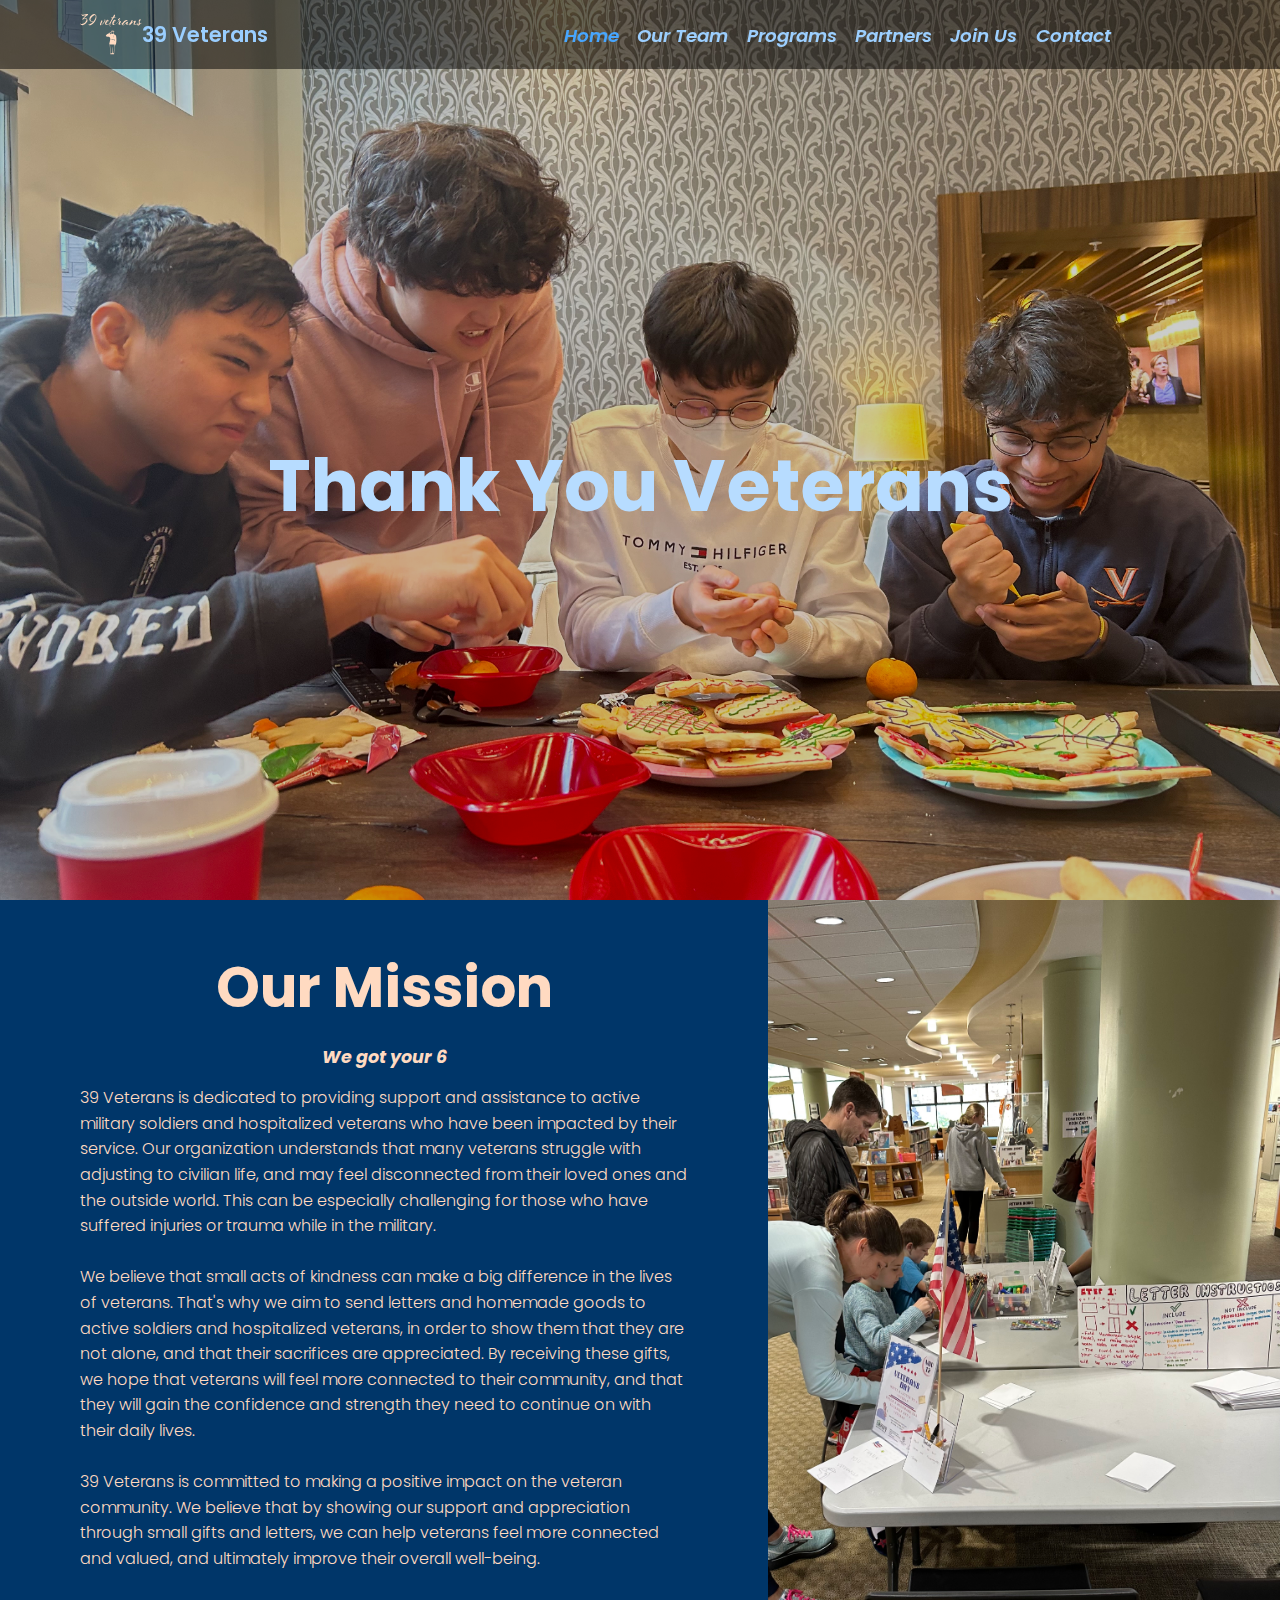
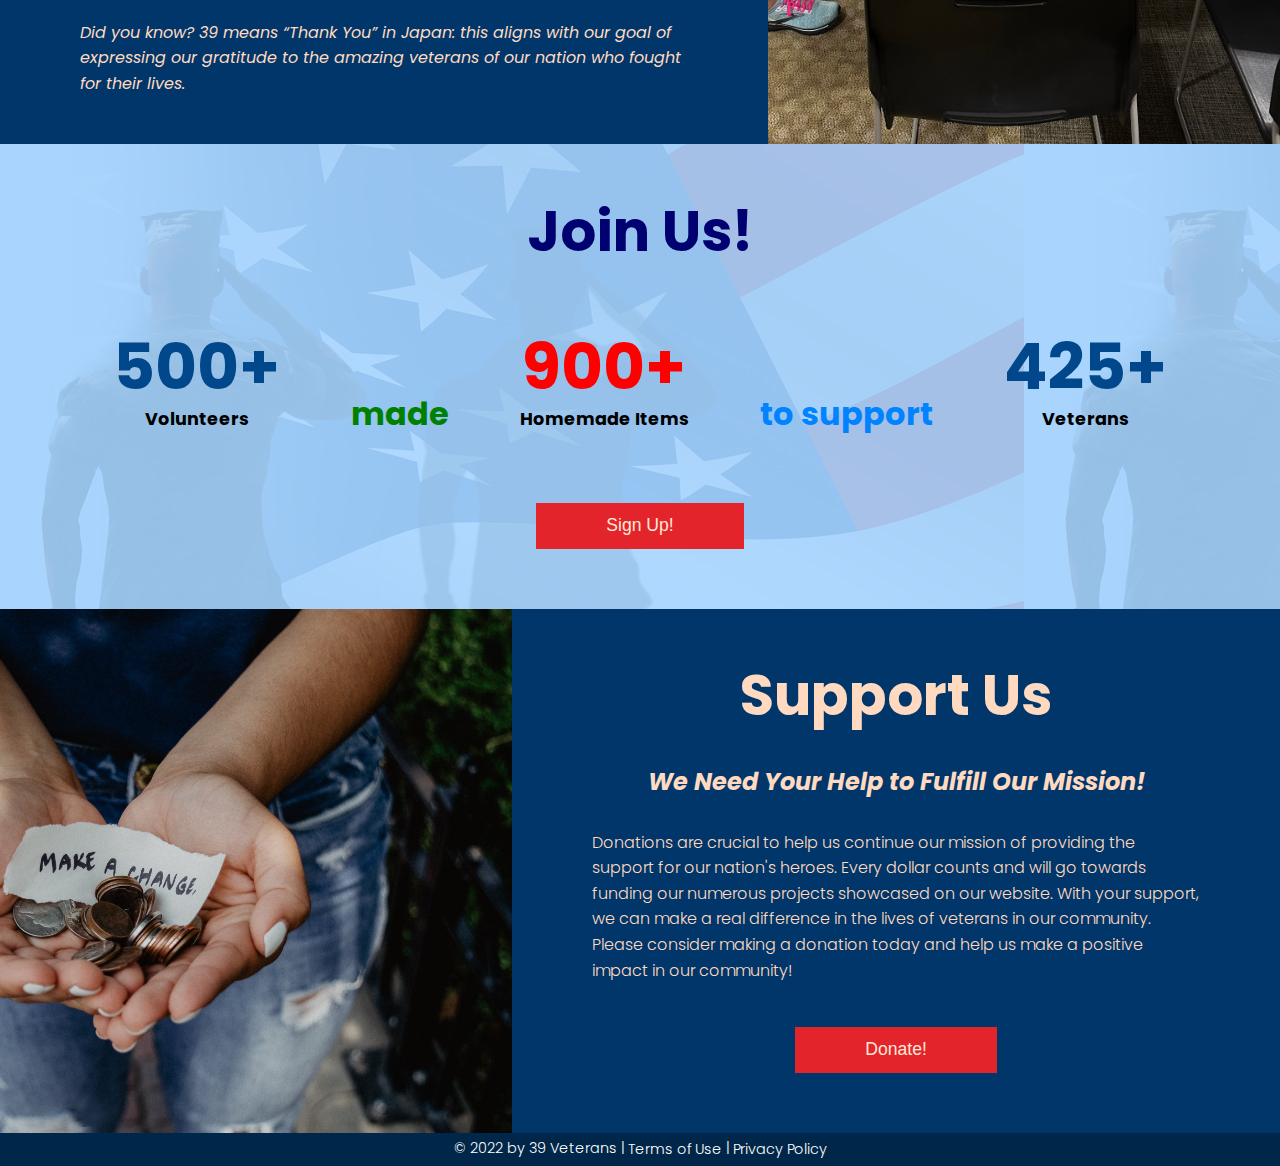
==== index.html @ 4cde63d8 "Fixed Hero Image Bug" ====
<!DOCTYPE html>
<html lang="en">
  <head>
    <meta charset="UTF-8" />
    <meta http-equiv="X-UA-Compatible" content="IE=edge" />
    <meta name="viewport" content="width=device-width, initial-scale=1.0" />
    <title>Home | 39 Veterans</title>
    <link rel="shortcut icon" type="image/x-icon" href="images/favicon.ico" />
    <link rel="preconnect" href="https://fonts.googleapis.com" />
    <link rel="preconnect" href="https://fonts.gstatic.com" crossorigin />
    <link
      href="https://fonts.googleapis.com/css2?family=Poppins:wght@300;500;600&display=swap"
      rel="stylesheet"
    />
    <link rel="stylesheet" href="css/main.css" />
  </head>
  <body>
    <div class="hero-img"></div>
    <div class="wrapper">
      <header>
        <a href="index.html" class="logo">
          <svg
            preserveAspectRatio="xMidYMid meet"
            data-bbox="2.073 48.378 299.427 193.722"
            viewBox="2.073 48.378 299.427 193.722"
            xmlns="http://www.w3.org/2000/svg"
            data-type="shape"
            role="presentation"
            aria-hidden="true"
            aria-labelledby="svgcid--wopstad3oejx"
          >
            <title id="svgcid--wopstad3oejx"></title>
            <g>
              <path
                d="M29.5 50c-6.9 2.1-16.6 2.5-18.3.8-1.8-1.8-2.7-.1-1.4 2.7 2 4.3 5 4.9 11.8 2.5 3.2-1.2 6.8-2.4 7.9-2.8 1.1-.3-2.6 4.3-8.2 10.3-5.6 6-9.9 11.3-9.4 11.8.4.4 3.2-.4 6.2-1.7 14.6-6.6 19.6-2.6 12.3 10-6.3 11-19.1 16.6-25.8 11.3-2.9-2.3-3.4-1.5-1 1.9 5.7 8.2 17.5 6.2 27.7-4.7 7.2-7.7 8.3-12.1 4.7-19.2-2.8-5.5-5.7-6.7-11.3-4.5-2.3.9-4.6 1.6-5 1.6-1.3 0 11.3-10.8 16.6-14.2 3.5-2.4 4.7-3.7 4.5-5.2-.4-2.8-3.6-2.9-11.3-.6z"
              ></path>
              <path
                d="M60.4 52.4c-7.5 5.1-12.6 12.5-13.2 19.1-.4 5.1-.3 5.4 4.1 10 4.3 4.4 4.9 4.7 8.2 4.2 3.8-.6 6.5-2.2 6.5-3.9 0-.5-1-.2-2.2.6-1.2.9-3.3 1.6-4.6 1.6-3.2 0-7.2-4.3-7.2-7.8 0-7.6 10.1-19.9 18.3-22.4 3.7-1.1 4.1-1 5.9 1.2 4.9 6-2.6 23.9-14.5 34.6-6.2 5.6-11.6 8.4-16.2 8.6-4 .1-4.4 1.1-1.3 3.2 3.2 2.3 5.7 2 12.6-1.5 7.7-3.8 15-11.8 20-21.8 3.3-6.6 3.7-8.4 3.7-14.9 0-7.2-.1-7.4-3.7-10.8-5.1-4.6-9.5-4.6-16.4 0z"
              ></path>
              <path
                d="M163 57.4c-3.4 7-3.6 7.1-8.3 8-5.3.9-6 3.3-.8 2.8 1.7-.1 3.1-.1 3.1 0 0 .2-2.7 5.5-5.9 11.8-4.8 9.6-6.6 12.1-10.7 15.2-5.5 4.2-9.7 4.9-11.4 1.9-1.9-3.6-1.1-5.7 3.5-9.1 5.9-4.4 7.9-7.4 6.6-9.9-1.6-2.9-4.1-3.3-7.2-1.3-5.9 3.7-10.9 13.5-9.3 18.5 2.3 7.8 11.3 7.5 20.1-.6l2.2-2-.6 5.1c-.9 7.6 2.1 13.3 6.9 13.2.7-.1.1-.7-1.4-1.6-3.7-2-4.3-5.1-2.3-12.1 2.1-7.2 4.3-11.5 11.4-22.5l5.6-8.8 7-.1 7-.2-6.2-.9-6.1-1 2.4-3.5c2.2-3.2 2.2-3.7.9-6.3-.8-1.6-1.8-3.1-2.2-3.3-.5-.3-2.4 2.7-4.3 6.7zm-25 22.1c0 .3-.7 1.6-1.5 2.8-1.7 2.7-7.5 7.2-7.5 5.9 0-1.8 6.1-9.2 7.5-9.2.8 0 1.5.2 1.5.5z"
              ></path>
              <path
                d="M188.2 70.6c-1.2.8-2.7 2.5-3.3 3.6-1 1.9-.8 2.5 1.7 4.4l2.8 2.3-5 5.7c-10.9 12.5-21.4 16.2-21.4 7.6 0-1.7 1.7-4.1 5.7-7.6 4.8-4.5 5.5-5.5 5-7.8-.9-3.3-3.1-4.2-6.5-2.4-3.5 1.8-5.5 4.1-8.1 9.3-2.4 4.7-2.7 8.4-1 11.6 1.6 3 2.8 3.7 6.8 3.7 4.7 0 11.7-4.7 19.6-13.3 6.7-7.2 8.9-8 6.6-2.4-4.7 11.4-4.7 11.4-2.7 13.6 2.7 2.9 6.6 2.6 11.4-.9 4.7-3.4 5.4-3.6 4.6-1.5-.9 2.3 2.3 6.5 4.9 6.5 1.2 0 4.8-2.3 8.2-5.4l6-5.3.1 3c.2 6.1 6.5 7.2 13 2.2 3.4-2.6 5.7-3.4 3.6-1.3-1.5 1.5-1.6 5.5 0 6.4.7.4 1.6 0 2.2-1.1 3.3-5.8 15.9-16.5 19.4-16.5.6 0 .2 2-1 4.9-2.5 5.7-1.9 9.7 1.7 11.3 1.9.9 3.2.6 7.1-1.6 3.7-2 4.9-2.4 5.6-1.4.4.7.8 1.6.8 2 0 .4 1.4 1.5 3 2.3 2.8 1.4 3.3 1.4 6.5-.1 1.9-.9 4-2.9 4.7-4.4.7-1.8 2.2-3 3.8-3.4 1.5-.2 3.7-1.4 5.1-2.6l2.4-2.1-4 2.1c-5.4 2.7-6.2 2.6-8-1.6-2.2-5.2-1.9-7.2 1.5-10.3 3.5-3.1 3.2-6.1-.5-6.1-3.5 0-6.8 4.7-6.2 8.7.5 2.8 0 3.7-4.1 7.3-5.8 5.1-6.3 5.5-10.4 8-7.4 4.5-8.9 1.3-3.3-7 7.4-11.1 2-13-11.1-3.9-2.6 1.7-4.5 2.8-4.3 2.3.3-.5 1.3-2.6 2.4-4.7 1.9-3.7 1.9-3.8-.3-5.9-1.2-1.2-2.3-2-2.4-1.7-.2.2-1.8 3.3-3.6 6.9-3.4 7-10 13.2-15.5 14.5-2.3.6-2.7.4-2.7-1.5 0-1.2.9-3.3 2-4.7 1.5-1.9 1.7-3 .9-4.4-.5-1-1.7-1.9-2.6-1.9-.8 0-5.3 3.6-10 8-4.6 4.4-8.9 8-9.4 8-1.9 0-.8-4.8 2.1-9.2 3.4-5.1 8.2-9.1 13.5-11.4 4.6-1.9 5.4-1.8 6.5.8l.9 2.3v-2.2c.1-2.9-3.5-5.3-8-5.3s-9.7 3.6-17 12c-4.5 5.2-12 11-14.1 11-.3 0-.9-.8-1.2-1.7-.4-1.1.6-3.6 3-7 4.1-6 4-7.8-1-9.8l-3.5-1.5 2.2-4c2.2-4 2.2-4.1.3-5.5-2.5-1.9-2.7-1.9-5.4.1zM192 76c-1.4 3.4-3 4-3 1.1 0-2 2.9-5.6 3.8-4.7.2.3-.1 1.9-.8 3.6zm-20 4.3c0 .7-1.8 3.1-4 5.2s-4 3.6-4 3.1c0-2.3 5.5-9.6 7.2-9.6.4 0 .8.6.8 1.3zm114 10.8c0 3.8-.2 4.1-2.2 3.5-1.3-.3-3.2-.6-4.2-.6-1.7 0-1.5-.5 1.4-3.5 1.9-1.9 3.8-3.5 4.2-3.5.4 0 .8 1.9.8 4.1zm-2.7 4.8c1.7.6 1.7.8.4 2-2.2 1.8-7.1 1-7.5-1.2-.3-1.3.3-1.7 2.5-1.6 1.5 0 3.6.4 4.6.8z"
              ></path>
              <path
                d="M120.4 77.4c-.1 5.7-3.8 11.9-11 18.5-8.3 7.6-8.8 6.3-2.6-6.8 2.2-4.5 2.8-6.9 2.3-8.5-1.7-4.5-3.6-2.8-7.4 6.4-4 9.8-4.4 11.9-2.5 13.8 2 2 4.8 1.4 9.8-2.3 6.3-4.6 10.8-9.9 13.2-15.3 1.7-3.7 1.8-4.8.8-7.3-1.7-4.1-2.5-3.6-2.6 1.5z"
              ></path>
              <path
                d="M154.3 129c-2.4 1-3.1 3.4-1.3 4.5 1.4.9 1.2 10.1-.2 11.3-.7.5-2.7.8-4.4.5l-3.1-.5 3.3-3.6c3.3-3.6 4.3-6.2 2.4-6.2-1.4 0-19.1 10.8-21.7 13.2-5.9 5.5-3.7 8.8 5.7 8.8 7.9 0 10.3 1.5 11.8 7.2 1.1 3.8.3 9-3.1 22.1-1.2 4.7-1.3 5.9-.3 6.3.9.4 1.6 3.9 2 11.2.4 5.9 1.3 15.6 2.1 21.7.7 6 1.1 12.3.8 13.8l-.5 2.8 8.8-.3c7-.2 8.9-.6 9.1-1.8.1-.8.7-10.2 1.4-20.8.9-14.4 1.5-19.2 2.5-19.2 4.6 0 8.1-15.9 7.1-33-.8-13.5-1.9-16.7-6.8-18.9-5.7-2.6-6.8-4.4-5.7-9.9.4-2.5 1.4-4.9 2.1-5.4 3.7-2.2-7.4-5.8-12-3.8zm10.3 2.1c.3.5-2.3.9-5.7.9-3.8 0-5.9-.4-5.3-.9 1.9-1.9 9.8-1.9 11 0zm-1.6 6.8c0 3-2.2 6.1-4.4 6.1-2.1 0-3.6-2.3-3.6-5.7 0-3.2.1-3.3 4-3.3 3.8 0 4 .2 4 2.9zm-14.2 1.3c-2.5 3.3-4.6 4.2-5 2.3-.3-.8 5.7-5.5 7-5.5.2 0-.7 1.5-2 3.2zm16.2 15.4c0 1.7-2.2 1.4-2.8-.4-.2-.7.3-1.2 1.2-1.2.9 0 1.6.7 1.6 1.6zm0 4.4c0 .5-.4 1-1 1-.5 0-1-.5-1-1 0-.6.5-1 1-1 .6 0 1 .4 1 1zm1.5 12.1c.5.5-.7.9-3 .9-6.4 0-14.5-1.2-14.5-2.1 0-1.1 16.2.1 17.5 1.2zm3.5 3.5c0 2.8-.4 4.3-1 3.9-.5-.3-1-2.6-1-5.1 0-2.8.4-4.3 1-3.9.6.3 1 2.6 1 5.1zm-3.1 21c.5.4-1.8 34.8-2.5 38.6-.4 2.1-1.1 2.8-2.8 2.8-2 0-2.4-.6-3-5.3-.3-2.8-.6-10.6-.7-17.2-.1-9.7-.3-11-.9-7-.5 2.7-.9 10.5-.9 17.2L156 237h-3c-1.6 0-3-.4-3-.9s-.6-6.7-1.4-13.8c-.8-7-1.7-16.2-2.1-20.5l-.6-7.6 10.3.5c5.7.3 10.5.7 10.7.9zm5.1.3c-.1 1.5-1.9 3.3-2.8 2.7-1.5-.9-.3-4.6 1.4-3.9.8.3 1.4.8 1.4 1.2z"
              ></path>
            </g>
          </svg>
          39 Veterans
        </a>
        <nav>
          <svg
            class="close"
            xmlns="http://www.w3.org/2000/svg"
            fill="none"
            viewBox="0 0 24 24"
          >
            <path
              fill="white"
              d="m12 13.4l-4.9 4.9q-.275.275-.7.275q-.425 0-.7-.275q-.275-.275-.275-.7q0-.425.275-.7l4.9-4.9l-4.9-4.9q-.275-.275-.275-.7q0-.425.275-.7q.275-.275.7-.275q.425 0 .7.275l4.9 4.9l4.9-4.9q.275-.275.7-.275q.425 0 .7.275q.275.275.275.7q0 .425-.275.7L13.4 12l4.9 4.9q.275.275.275.7q0 .425-.275.7q-.275.275-.7.275q-.425 0-.7-.275Z"
            />
          </svg>

          <ul>
            <li><a class="home" href="index.html">Home</a></li>
            <li><a href="our_team.html">Our Team</a></li>
            <li><a href="programs.html">Programs</a></li>
            <li><a href="partners.html">Partners</a></li>
            <li><a href="join_us.html">Join Us</a></li>
            <li><a href="#">Contact</a></li>
          </ul>
        </nav>

        <svg
          class="menu"
          xmlns="http://www.w3.org/2000/svg"
          fill="none"
          viewBox="0 0 24 24"
        >
          <path
            fill="white"
            d="M4 18q-.425 0-.712-.288Q3 17.425 3 17t.288-.712Q3.575 16 4 16h16q.425 0 .712.288q.288.287.288.712t-.288.712Q20.425 18 20 18Zm0-5q-.425 0-.712-.288Q3 12.425 3 12t.288-.713Q3.575 11 4 11h16q.425 0 .712.287q.288.288.288.713t-.288.712Q20.425 13 20 13Zm0-5q-.425 0-.712-.287Q3 7.425 3 7t.288-.713Q3.575 6 4 6h16q.425 0 .712.287Q21 6.575 21 7t-.288.713Q20.425 8 20 8Z"
          />
        </svg>
      </header>

      <section class="hero">
        <h1>Thank You Veterans</h1>
      </section>

      <section class="more-info">
        <div class="our-mission">
          <div class="content">
            <h2>Our Mission</h2>
            <h3>We got your 6</h3>
            <p>
              39 Veterans is dedicated to providing support and assistance to
              active military soldiers and hospitalized veterans who have been
              impacted by their service. Our organization understands that many
              veterans struggle with adjusting to civilian life, and may feel
              disconnected from their loved ones and the outside world. This can
              be especially challenging for those who have suffered injuries or
              trauma while in the military.<br /><br />

              We believe that small acts of kindness can make a big difference
              in the lives of veterans. That's why we aim to send letters and
              homemade goods to active soldiers and hospitalized veterans, in
              order to show them that they are not alone, and that their
              sacrifices are appreciated. By receiving these gifts, we hope that
              veterans will feel more connected to their community, and that
              they will gain the confidence and strength they need to continue
              on with their daily lives.<br /><br />

              39 Veterans is committed to making a positive impact on the
              veteran community. We believe that by showing our support and
              appreciation through small gifts and letters, we can help veterans
              feel more connected and valued, and ultimately improve their
              overall well-being.
            </p>
            <p class="fun-fact">
              Did you know? 39 means “Thank You” in Japan: this aligns with our
              goal of expressing our gratitude to the amazing veterans of our
              nation who fought for their lives.
            </p>
          </div>
          <img
            src="images/dolley_madison.jpg"
            alt="Dear Veterans at Dolley Madison Library"
          />
        </div>
        <div class="join-us">
          <div class="inner"></div>
          <div class="not-grid"><h2>Join Us!</h2></div>
          <p class="num-vol">500+ <br /><span>Volunteers</span></p>
          <p class="made">made</p>
          <p class="num-item">900+ <br /><span>Homemade Items</span></p>
          <p class="support">to support</p>
          <p class="num-vet">425+ <br /><span>Veterans</span></p>
          <div class="not-grid">
            <a href="#"><button>Sign Up!</button></a>
          </div>
        </div>
        <div class="support-us">
          <div class="content">
            <h2>Support Us</h2>
            <h3>We Need Your Help to Fulfill Our Mission!</h3>
            <p>
              Donations are crucial to help us continue our mission of providing
              the support for our nation's heroes. Every dollar counts and will
              go towards funding our numerous projects showcased on our website.
              With your support, we can make a real difference in the lives of
              veterans in our community. Please consider making a donation today
              and help us make a positive impact in our community!
            </p>
            <a
              href="https://www.gofundme.com/f/fundraiser-for-39-veterans?utm_campaign=p_cf+share-flow-1&utm_medium=copy_link&utm_source=customer"
              target="_blank"
              ><button>Donate!</button></a
            >
          </div>
          <img src="images/support_us.jpg" alt="Support Us" />
        </div>
      </section>

      <footer>
        <p>
          © 2022 by 39 Veterans | <a href="terms_of_use.html">Terms of Use</a> |
          <a href="privacy.html">Privacy Policy</a>
        </p>
      </footer>
    </div>
    <script src="javascript/index.js"></script>
  </body>
</html>
---- css/main.css ----
body {
  margin: 0em;
  font-family: "Poppins", sans-serif;
  background-color: hsl(0deg, 0%, 0%);
  width: 100%;
}

a {
  text-decoration: none;
  font-size: 1.3rem;
}

header {
  position: fixed;
  display: flex;
  justify-content: space-between;
  top: 0;
  left: 0;
  right: 0;
  background-color: rgba(0, 0, 0, 0.5);
  padding: 0.9em;
  z-index: 999;
  align-items: center;
}
header svg {
  width: 2.3em;
  padding: 0;
  cursor: pointer;
}

section.hero {
  display: flex;
  align-items: center;
  color: rgb(183, 220, 255);
  height: 80vh;
}

h1, h2, h3, p {
  margin: 0em;
}

h1 {
  width: 100%;
  text-align: center;
  font-size: 3.5rem;
  line-height: 4.2rem;
  animation: fadeInMoveUp 1s ease-in-out forwards;
}

@keyframes fadeInMoveUp {
  from {
    opacity: 0;
    transform: translateY(50px);
  }
  to {
    opacity: 1;
    transform: translateY(0);
  }
}
h2 {
  color: #ffdac1;
  font-size: 2.5rem;
  padding-top: 0.8em;
  padding-bottom: 0.2em;
  text-align: center;
}

h3 {
  color: #ffdac1;
  font-size: 1.1rem;
  padding-bottom: 0.7em;
  text-align: center;
  line-height: 2rem;
  font-style: italic;
}

p {
  padding-left: 1em;
  padding-right: 1em;
  padding-bottom: 1.5em;
  color: #ffdac1;
  font-size: 1rem;
  font-weight: 300;
  line-height: 1.6rem;
  text-align: left;
}

.hero-img {
  position: absolute;
  top: 0;
  left: 0;
  background: url(../images/homepage.jpg);
  background-size: cover;
  background-position: center;
  opacity: 0.8;
  width: 100%;
  height: 80vh;
  z-index: -1;
}

.logo {
  display: flex;
  align-items: center;
  height: 100%;
  color: rgb(154, 206, 255);
  font-weight: 600;
}
.logo svg {
  padding: 0;
  margin: auto;
  width: 3em;
  fill: #ffdac1;
}

nav {
  position: fixed;
  right: 0;
  top: 0;
  background: rgb(0, 132, 255);
  height: 100vh;
  width: 70%;
  z-index: 999;
  transform: translateX(100%);
}
nav ul {
  list-style-type: none;
  padding: 0;
  margin-top: 8em;
}
nav ul a {
  color: white;
  padding: 0.8em 2.5em;
  font-weight: 300;
  display: block;
}
nav ul a:hover {
  background: rgb(1, 114, 220);
}
nav .close {
  float: right;
  margin: 1.5em;
  width: 2.5em;
}

.open-nav {
  transform: translateX(0);
}

.transition {
  transition: transform 0.5s ease-in-out;
}

section.more-info {
  background-color: rgb(166, 212, 255);
  z-index: -1;
}

img {
  width: 100%;
  display: block;
  margin: 0;
  -o-object-fit: cover;
     object-fit: cover;
  height: 20em;
  -o-object-position: center right;
     object-position: center right;
}

.content {
  background-color: rgb(0, 54, 105);
  text-align: center;
}
.content .fun-fact {
  font-style: italic;
  font-size: 1rem;
  font-weight: 400;
  padding-bottom: 3em;
}

.support-us .content {
  padding-bottom: 1em;
}
.support-us .content p {
  padding-bottom: 0;
}

.join-us {
  position: relative;
  text-align: center;
  padding-bottom: 1em;
}
.join-us .inner {
  position: absolute;
  z-index: 1;
  top: 0;
  right: 0;
  bottom: 0;
  left: 0;
  background-image: url(../images/join_us.jpg);
  opacity: 0.1;
}
.join-us h2 {
  position: relative;
  color: #000070;
  z-index: 2;
  padding-bottom: 0em;
}
.join-us p {
  position: relative;
  font-weight: bold;
  z-index: 2;
  text-align: center;
  padding: 0;
  font-size: 2rem;
}
.join-us p span {
  color: black;
  font-size: 1.1rem;
  line-height: 2.3em;
}
.join-us .num-vol {
  color: rgb(0, 72, 139);
  margin-top: 0.6em;
}
.join-us .made {
  font-size: 1.5rem;
  margin-top: 1.25em;
  color: green;
}
.join-us .num-item {
  color: red;
  margin-top: 1.25em;
}
.join-us .support {
  font-size: 1.5rem;
  margin-top: 1.25em;
  color: rgb(0, 131, 254);
}
.join-us .num-vet {
  color: rgb(0, 72, 139);
  margin-top: 1em;
}

button {
  position: relative;
  background-color: #E3242B;
  border: none;
  color: #ffe8d8;
  text-decoration: none;
  display: block;
  margin: 1em auto;
  padding: 0.7em 4em;
  font-size: 1.1rem;
  transition: background-color 0.25s;
  cursor: pointer;
  z-index: 2;
}
button:hover {
  background-color: rgb(120, 0, 0);
}

footer {
  background-color: rgb(0, 38, 73);
}
footer p {
  color: #FFFFFF;
  padding-bottom: 0.25em;
  padding-top: 0.25em;
  font-size: 0.9rem;
  text-align: center;
}
footer a {
  color: #FFFFFF;
  padding-bottom: 0.25em;
  padding-top: 0.25em;
  font-size: 0.9rem;
}
footer a:hover {
  text-decoration: underline;
}

@media only screen and (min-width: 606px) {
  h1 {
    padding-left: 1em;
    padding-right: 1em;
  }
  header, p {
    padding-left: 3em;
    padding-right: 3em;
  }
}
@media only screen and (min-width: 960px) {
  .menu {
    display: none;
  }
  .hero-img {
    background-position-y: 50%;
  }
  section.hero, .hero-img {
    height: 100vh;
  }
  nav {
    transform: translateX(0);
    position: unset;
    display: block;
    width: auto;
    height: auto;
    background: none;
  }
  nav .close {
    display: none;
  }
  nav ul {
    display: flex;
    margin: 0;
    padding: 0;
  }
  nav ul a {
    padding: 0.05em 0.5em 0em 0.5em;
    color: rgb(156, 207, 255);
    transition: color 0.4s;
    font-size: 1.15rem;
    font-weight: 600;
    font-style: italic;
  }
  nav ul a:hover {
    background: none;
    color: rgb(0, 106, 206);
  }
  nav ul .home {
    color: rgb(71, 166, 255);
  }
  .our-mission {
    display: grid;
    grid-template-columns: 0.6fr 0.4fr;
  }
  .our-mission img {
    height: 100%;
  }
  .support-us {
    display: grid;
    grid-template-columns: 0.4fr 0.6fr;
    grid-template-areas: "left right";
  }
  .support-us img {
    grid-area: left;
    height: 100%;
  }
  .join-us p {
    display: inline-block;
    margin-left: 1.2em;
    margin-right: 1.2em;
    margin-bottom: 0.7em;
  }
}
@media only screen and (min-width: 1200px) {
  section.hero, .hero-img {
    height: 100vh;
  }
  .hero-img {
    background-position-y: 70%;
  }
  h1 {
    padding-top: 1em;
    font-size: 4.5rem;
  }
  h2 {
    font-size: 3.5rem;
  }
  .support-us h2 {
    padding-bottom: 0.5em;
  }
  .support-us h3 {
    font-size: 1.5rem;
    padding-bottom: 1.3em;
  }
  header {
    padding-left: 5em;
    padding-right: 10em;
  }
  p {
    padding-left: 5em;
    padding-right: 5em;
    padding-bottom: 3em;
  }
  button {
    margin: 2.5em auto;
  }
  .join-us p {
    font-size: 4rem;
    margin-left: 0.7em;
    margin-right: 0.7em;
    margin-bottom: 0em;
  }
  .join-us p span {
    font-size: 1.1rem;
    line-height: 4.5em;
  }
  .join-us .made, .join-us .support {
    font-size: 2rem;
  }
}/*# sourceMappingURL=main.css.map */
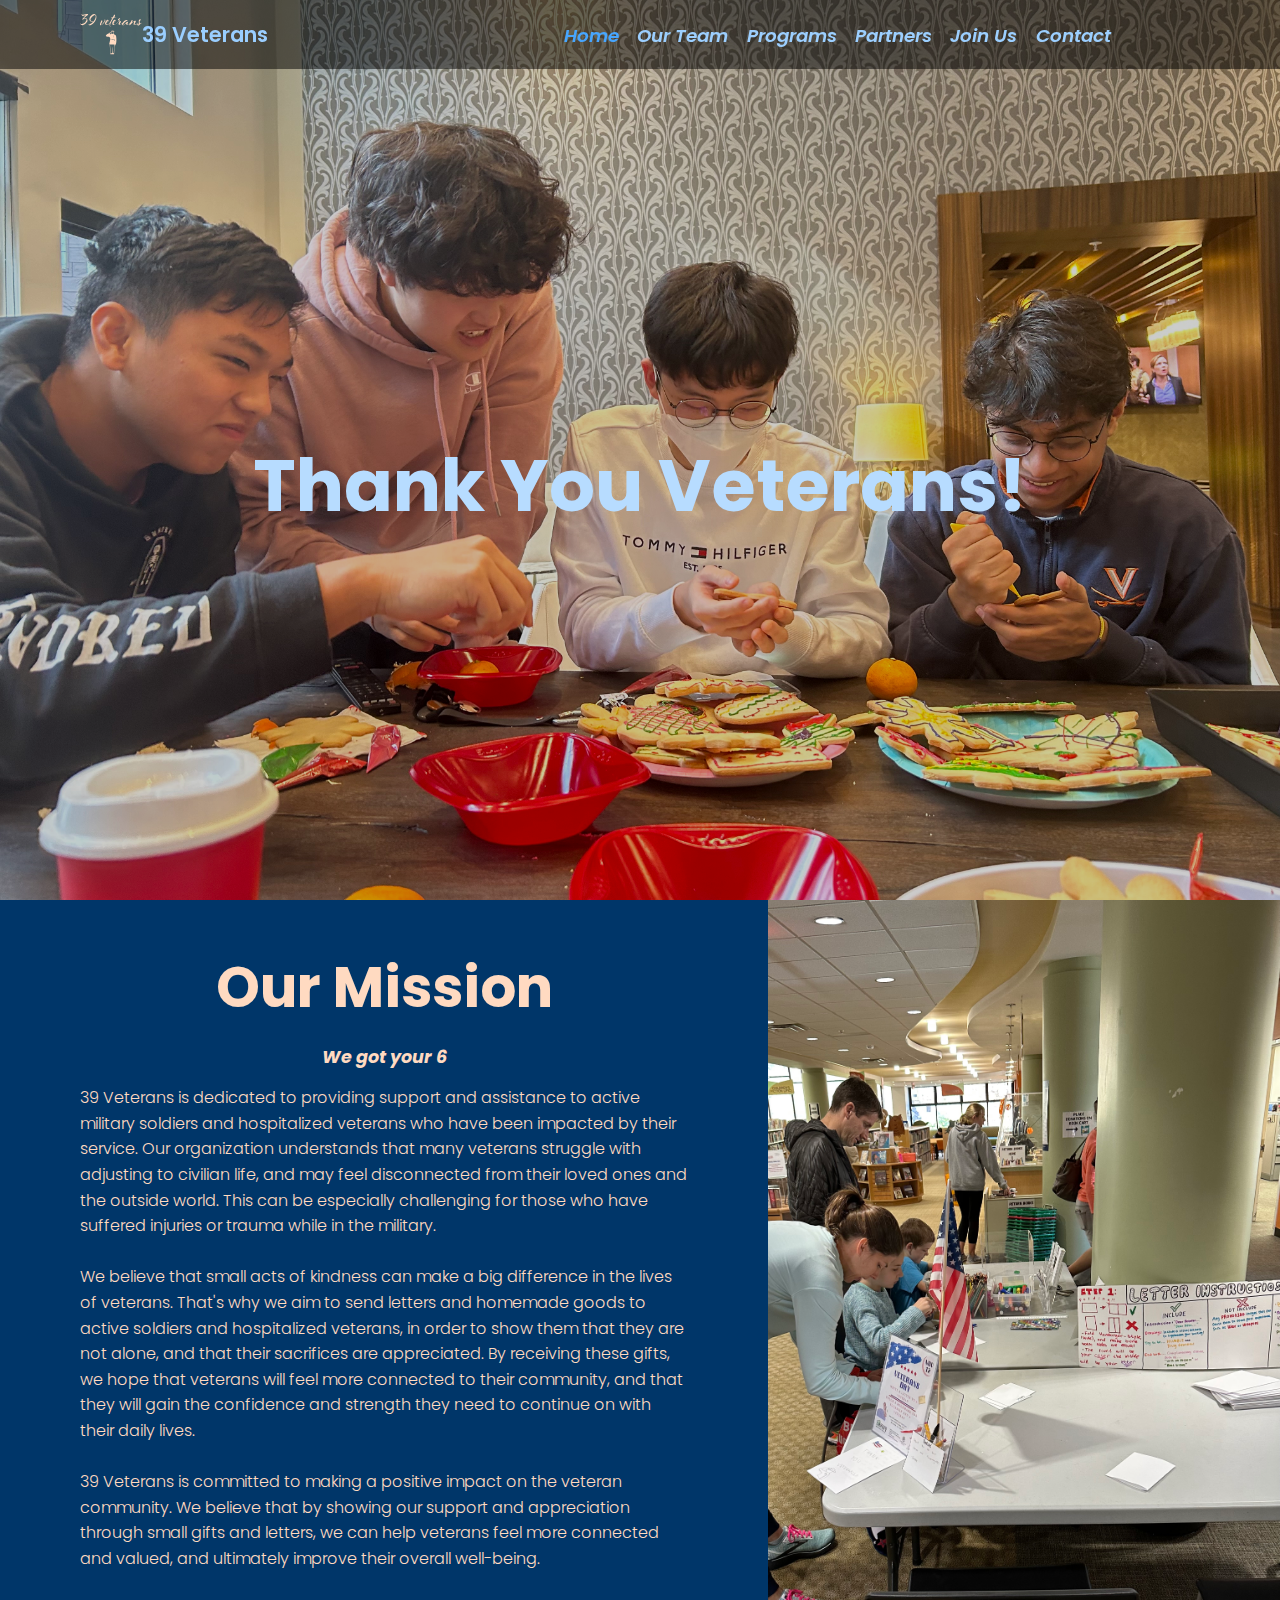
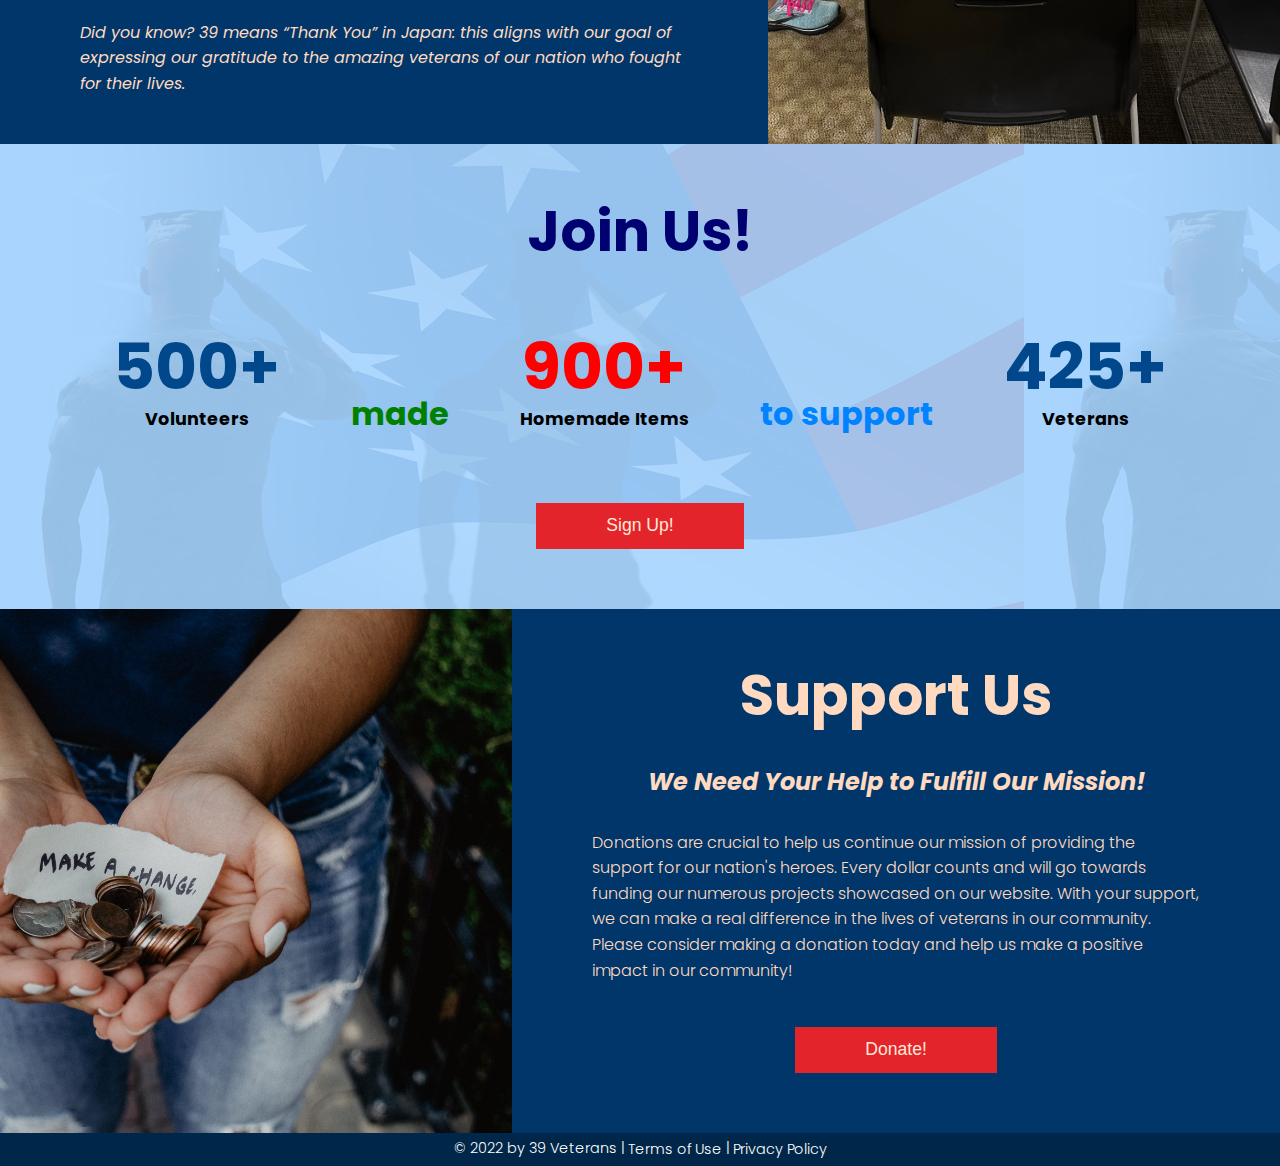
==== commit 44fc965d: "Edited Hero Images" ====
--- a/index.html
+++ b/index.html
@@ -90,7 +90,7 @@
       </header>
 
       <section class="hero">
-        <h1>Thank You Veterans</h1>
+        <h1>Thank You Veterans!</h1>
       </section>
 
       <section class="more-info">
--- a/css/main.css
+++ b/css/main.css
@@ -91,6 +91,7 @@
   left: 0;
   background: url(../images/homepage.jpg);
   background-size: cover;
+  background-attachment: fixed;
   background-position: center;
   opacity: 0.8;
   width: 100%;
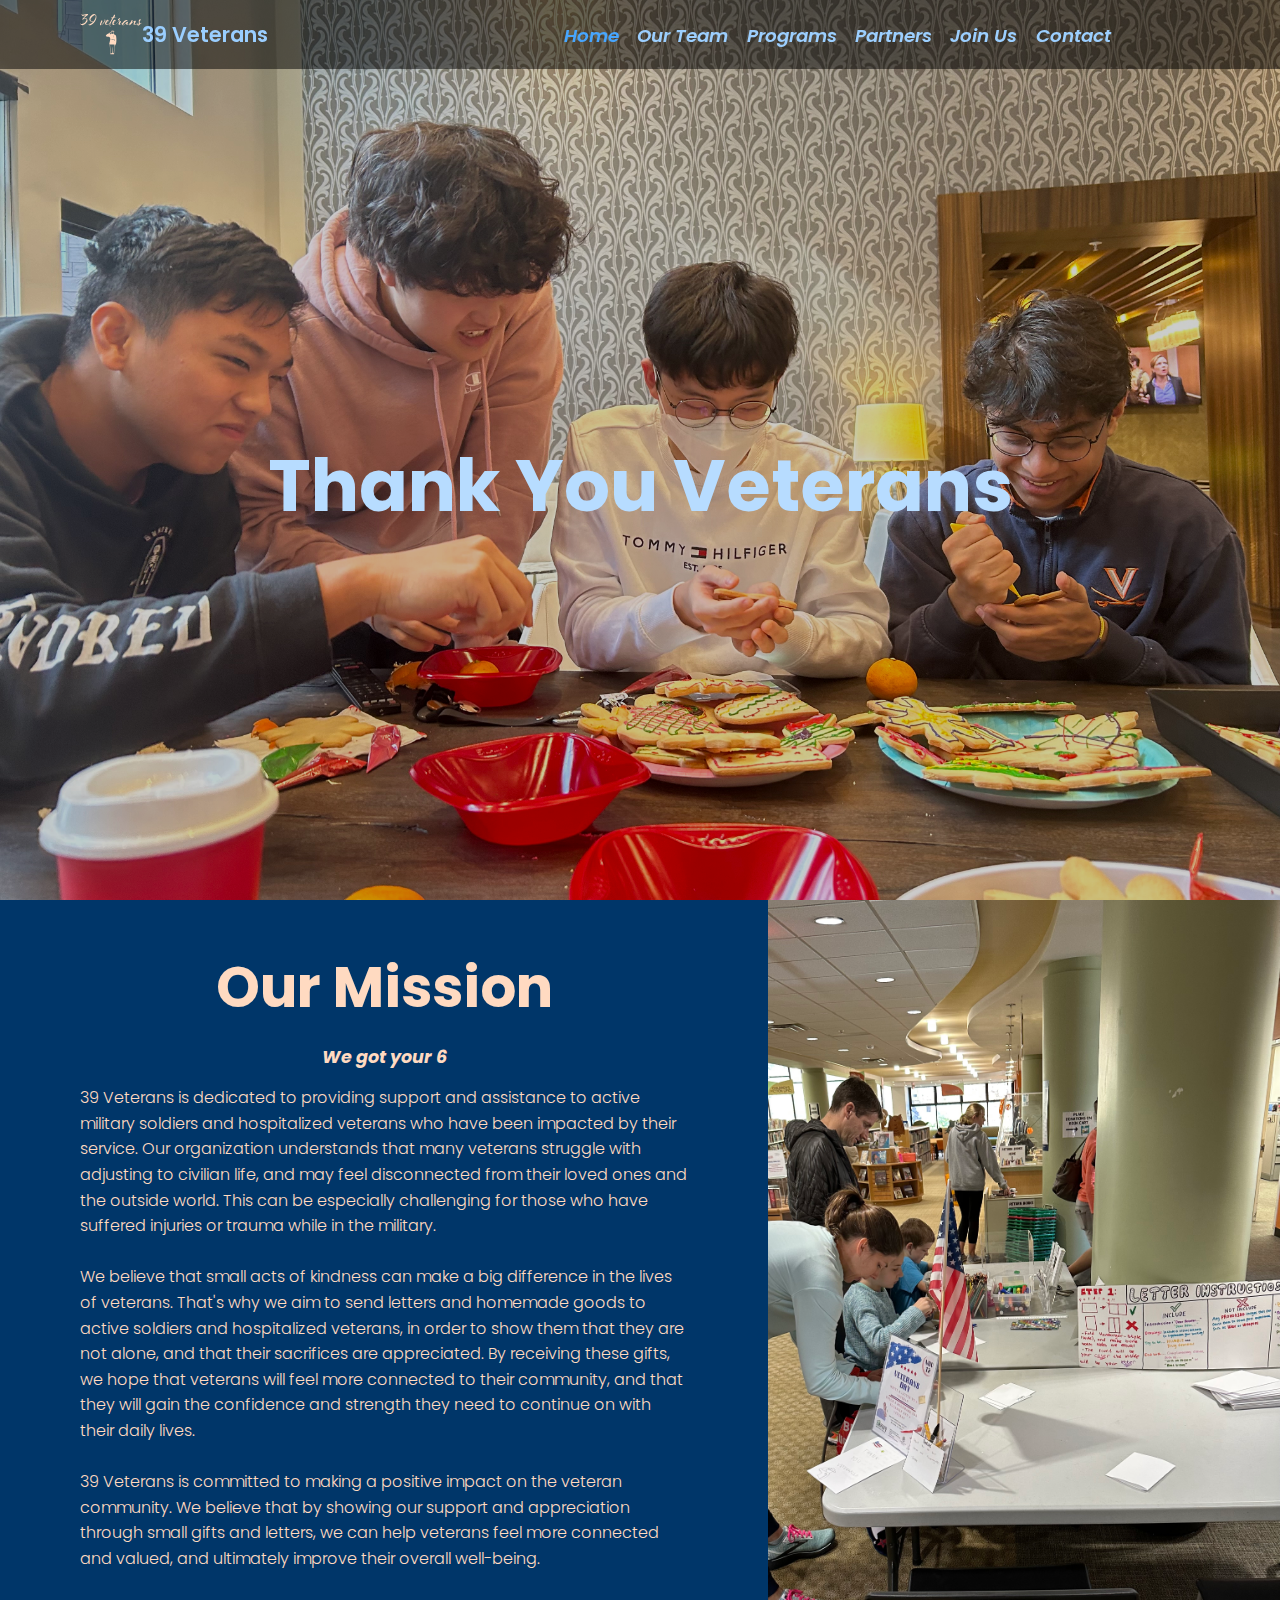
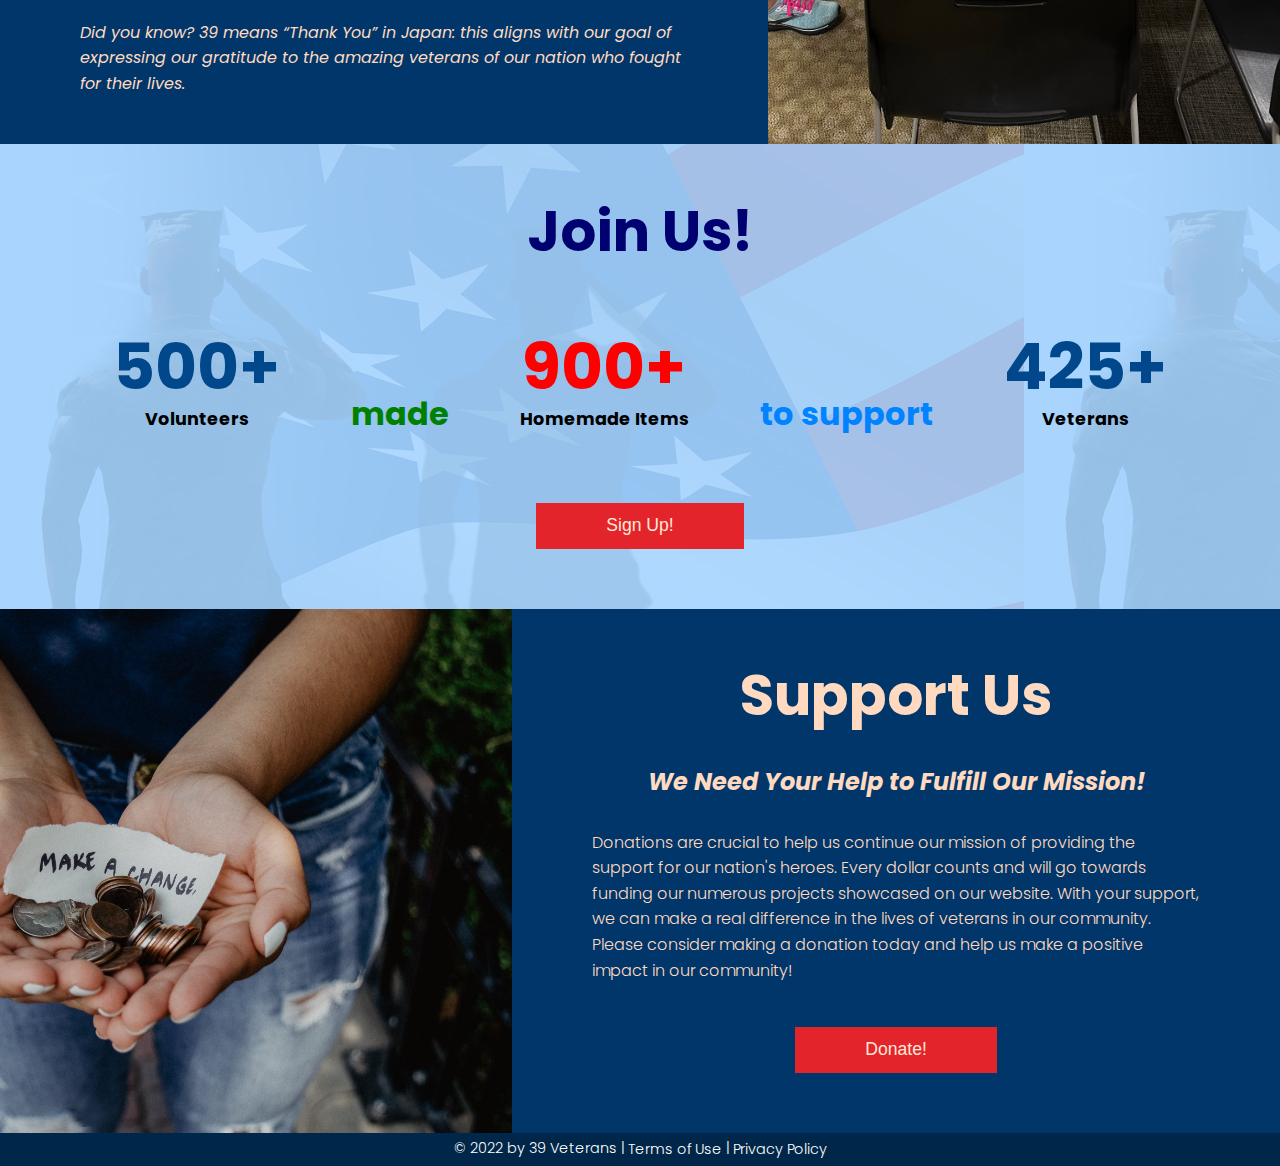
==== commit 5c831fc9: "New Experiment with Menu Bar" ====
--- a/index.html
+++ b/index.html
@@ -90,7 +90,7 @@
       </header>
 
       <section class="hero">
-        <h1>Thank You Veterans!</h1>
+        <h1>Thank You Veterans</h1>
       </section>
 
       <section class="more-info">
--- a/css/main.css
+++ b/css/main.css
@@ -91,7 +91,6 @@
   left: 0;
   background: url(../images/homepage.jpg);
   background-size: cover;
-  background-attachment: fixed;
   background-position: center;
   opacity: 0.8;
   width: 100%;
@@ -148,7 +147,7 @@
 }
 
 .transition {
-  transition: transform 0.5s ease-in-out;
+  transition: transform 0.5s;
 }
 
 section.more-info {
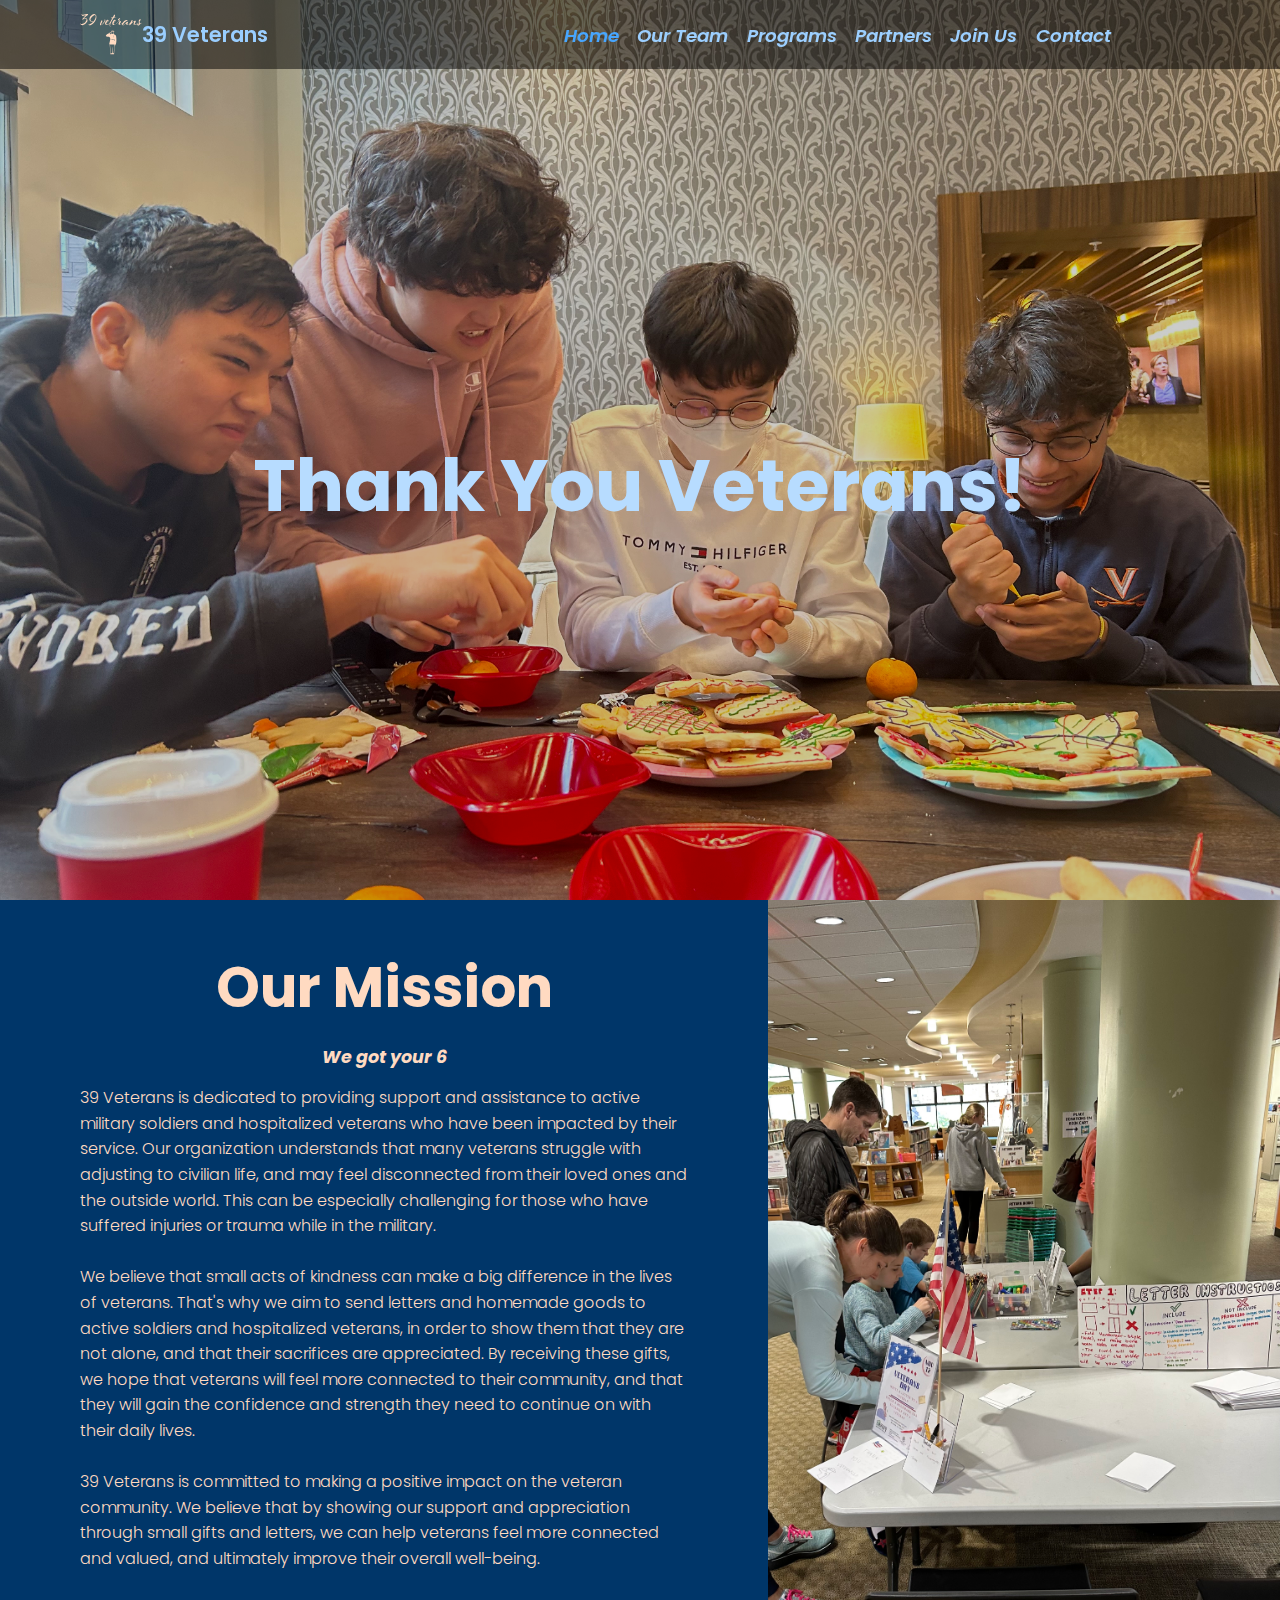
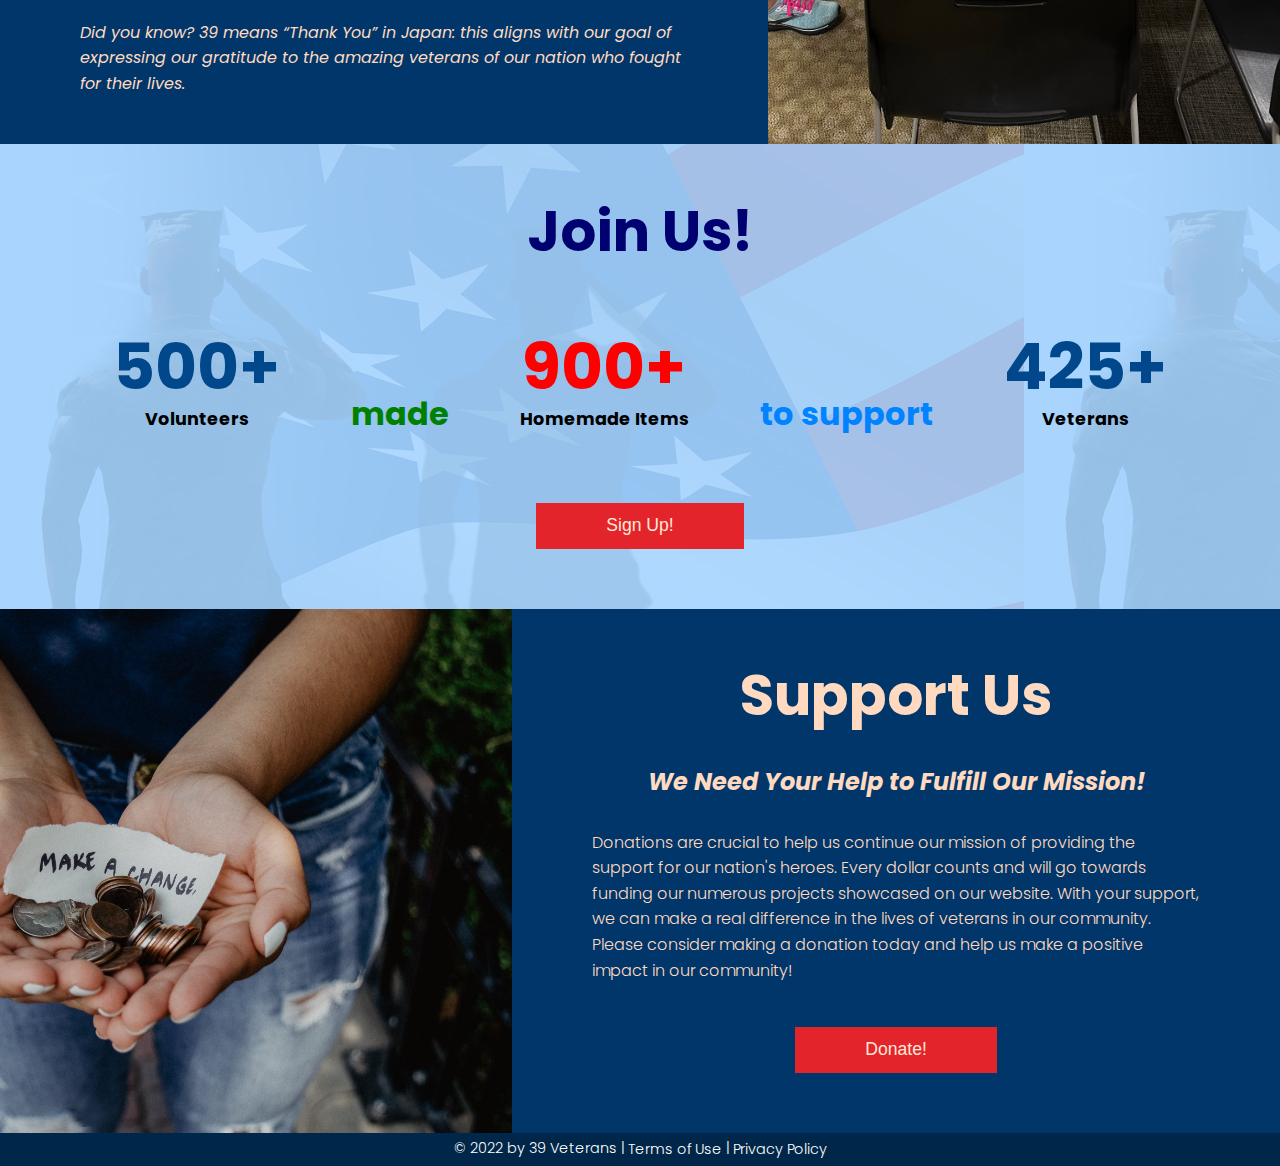
==== commit ef9f6607: "Fixed Menu Bar Bug" ====
--- a/index.html
+++ b/index.html
@@ -90,7 +90,7 @@
       </header>
 
       <section class="hero">
-        <h1>Thank You Veterans</h1>
+        <h1>Thank You Veterans!</h1>
       </section>
 
       <section class="more-info">
--- a/css/main.css
+++ b/css/main.css
@@ -147,7 +147,7 @@
 }
 
 .transition {
-  transition: transform 0.5s;
+  transition: transform 0.5s ease-in-out;
 }
 
 section.more-info {
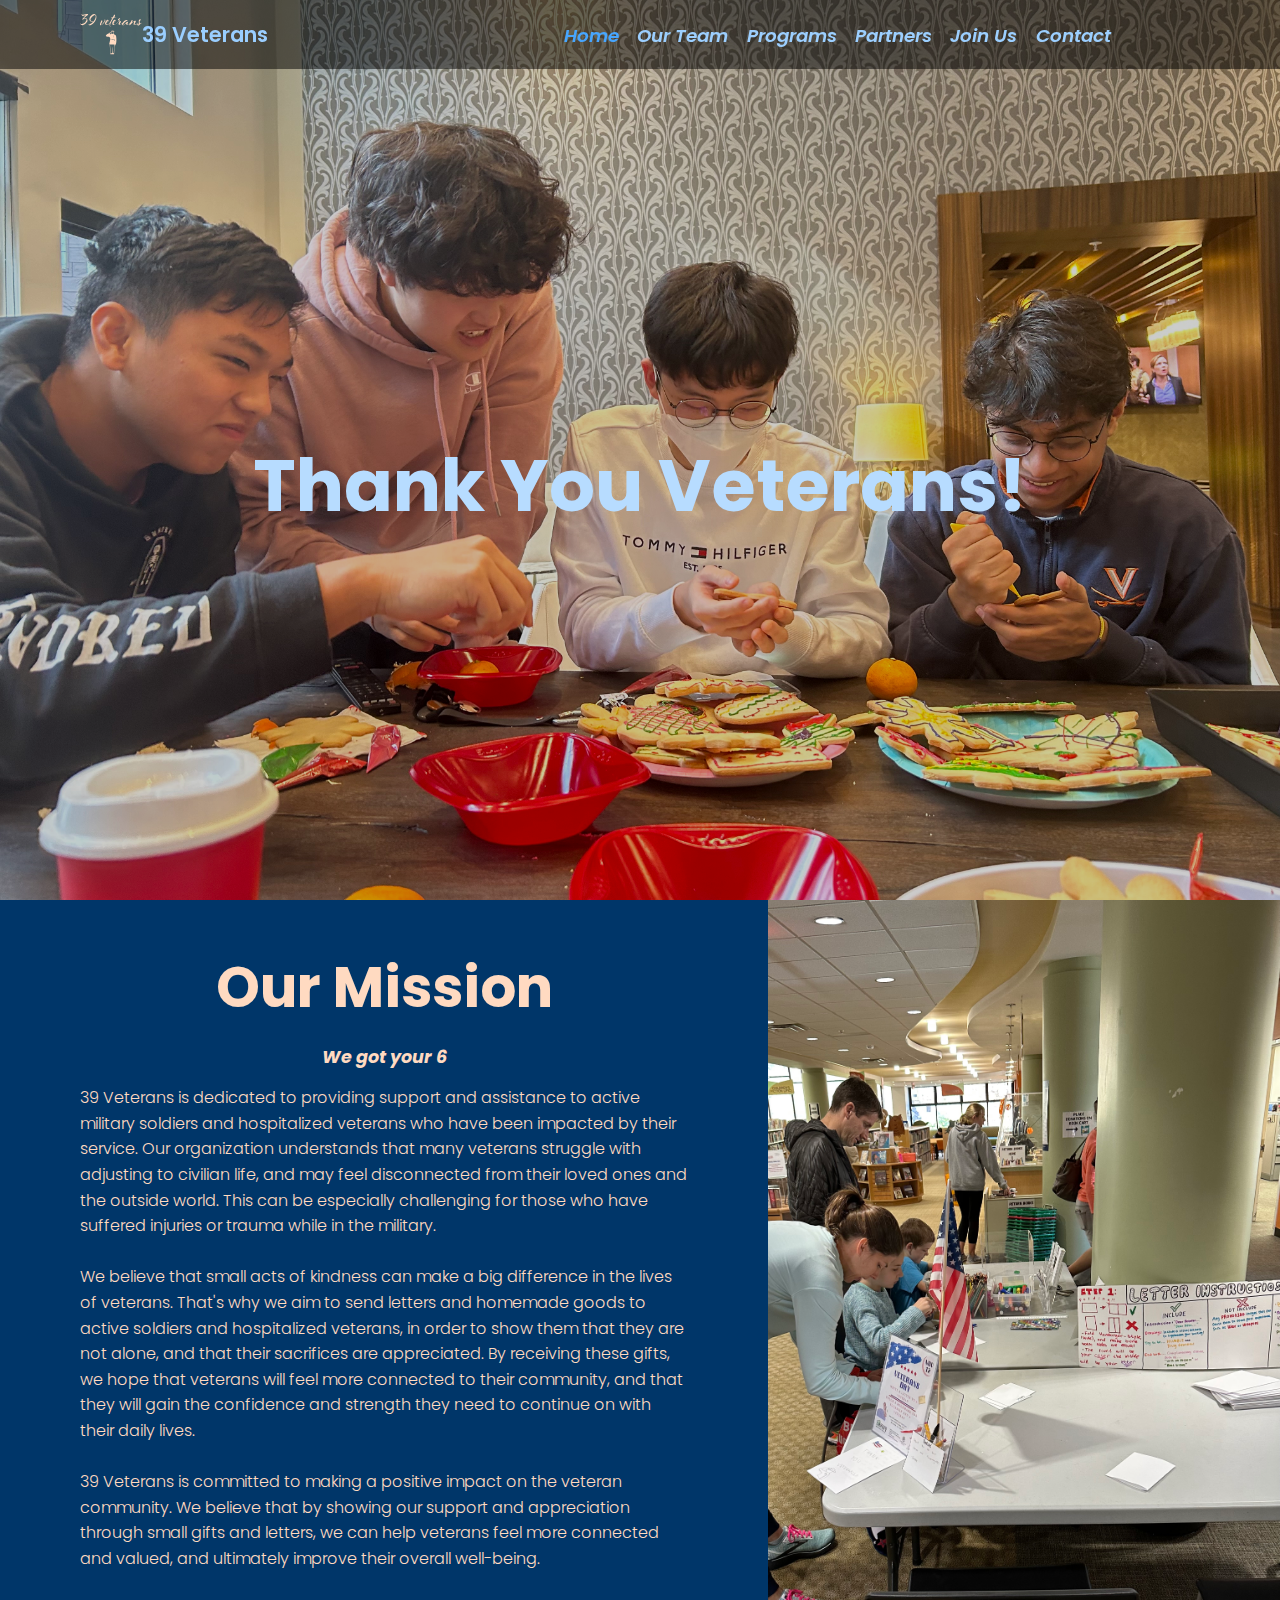
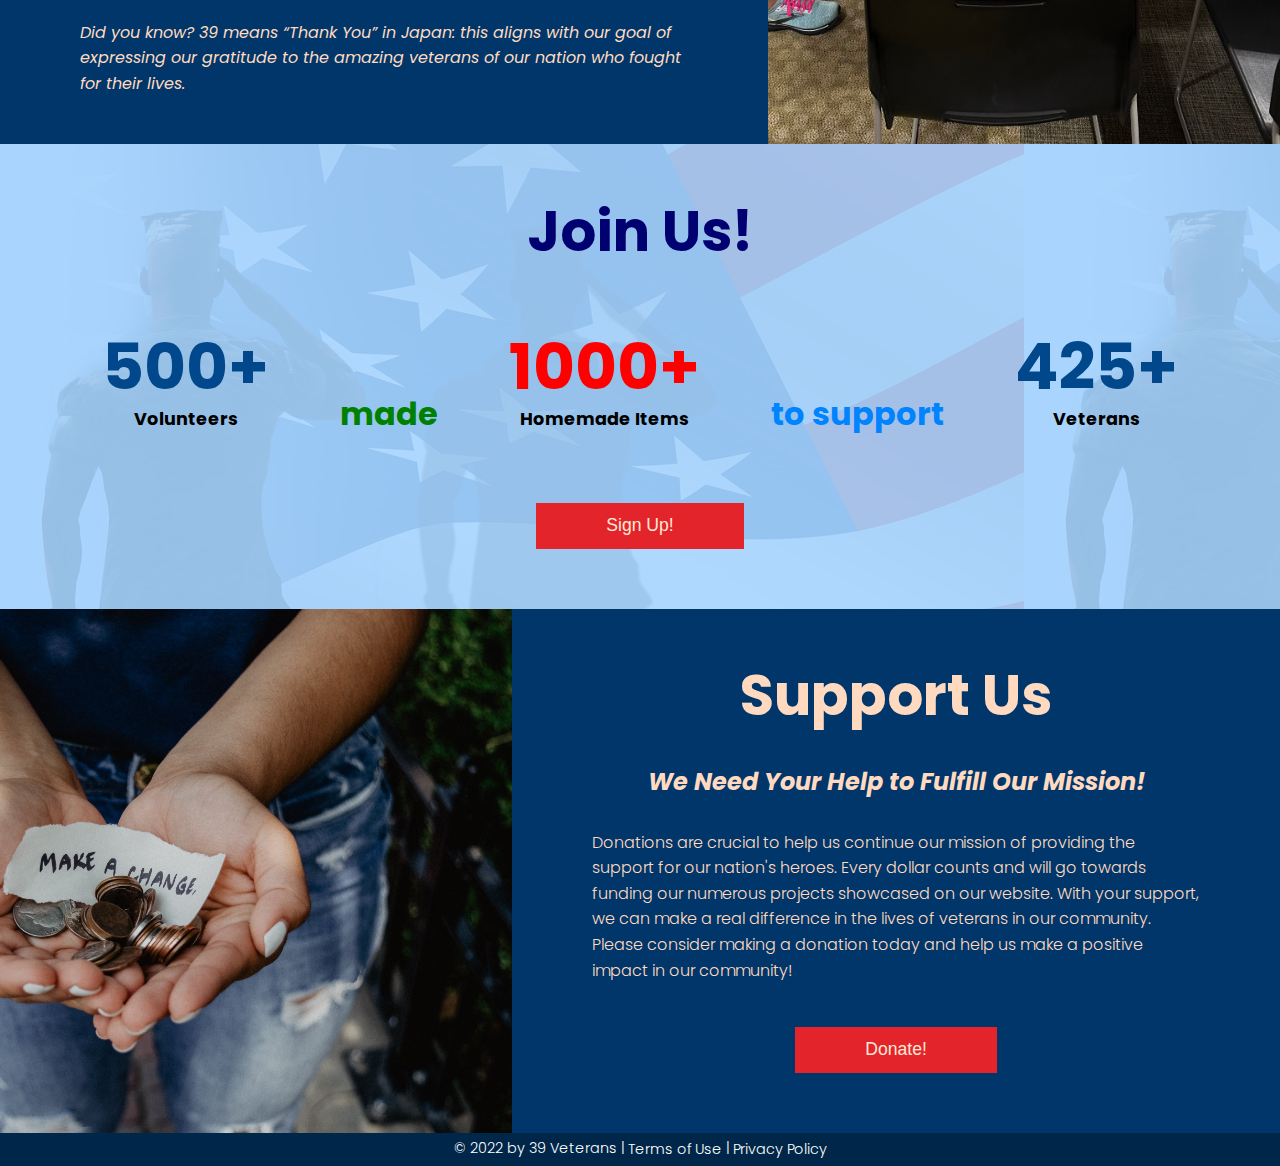
==== commit 0e6e0a75: "Updated stats" ====
--- a/index.html
+++ b/index.html
@@ -4,6 +4,18 @@
     <meta charset="UTF-8" />
     <meta http-equiv="X-UA-Compatible" content="IE=edge" />
     <meta name="viewport" content="width=device-width, initial-scale=1.0" />
+    <meta
+      name="google-site-verification"
+      content="scPsfcZj1Nk9MRQ3jRDgn0JAs_jhxacHD0QFYwsFFC0"
+    />
+    <meta
+      name="keywords"
+      content="volunteer, veterans, community, 39 Veterans"
+    />
+    <meta
+      name="description"
+      content="39 Veterans aims to help the veterans in our nation by donating thoughtful DIY crafts. Our mission is to help both active soldiers who are lacking outside world connections and hospitalized veterans who struggle to continue on with their daily lives due to injuries caused by military activities."
+    />
     <title>Home | 39 Veterans</title>
     <link rel="shortcut icon" type="image/x-icon" href="images/favicon.ico" />
     <link rel="preconnect" href="https://fonts.googleapis.com" />
@@ -72,7 +84,7 @@
             <li><a href="programs.html">Programs</a></li>
             <li><a href="partners.html">Partners</a></li>
             <li><a href="join_us.html">Join Us</a></li>
-            <li><a href="#">Contact</a></li>
+            <li><a href="contact.html">Contact</a></li>
           </ul>
         </nav>
 
@@ -138,11 +150,11 @@
           <div class="not-grid"><h2>Join Us!</h2></div>
           <p class="num-vol">500+ <br /><span>Volunteers</span></p>
           <p class="made">made</p>
-          <p class="num-item">900+ <br /><span>Homemade Items</span></p>
+          <p class="num-item">1000+ <br /><span>Homemade Items</span></p>
           <p class="support">to support</p>
           <p class="num-vet">425+ <br /><span>Veterans</span></p>
           <div class="not-grid">
-            <a href="#"><button>Sign Up!</button></a>
+            <a href="join_us.html"><button>Sign Up!</button></a>
           </div>
         </div>
         <div class="support-us">
